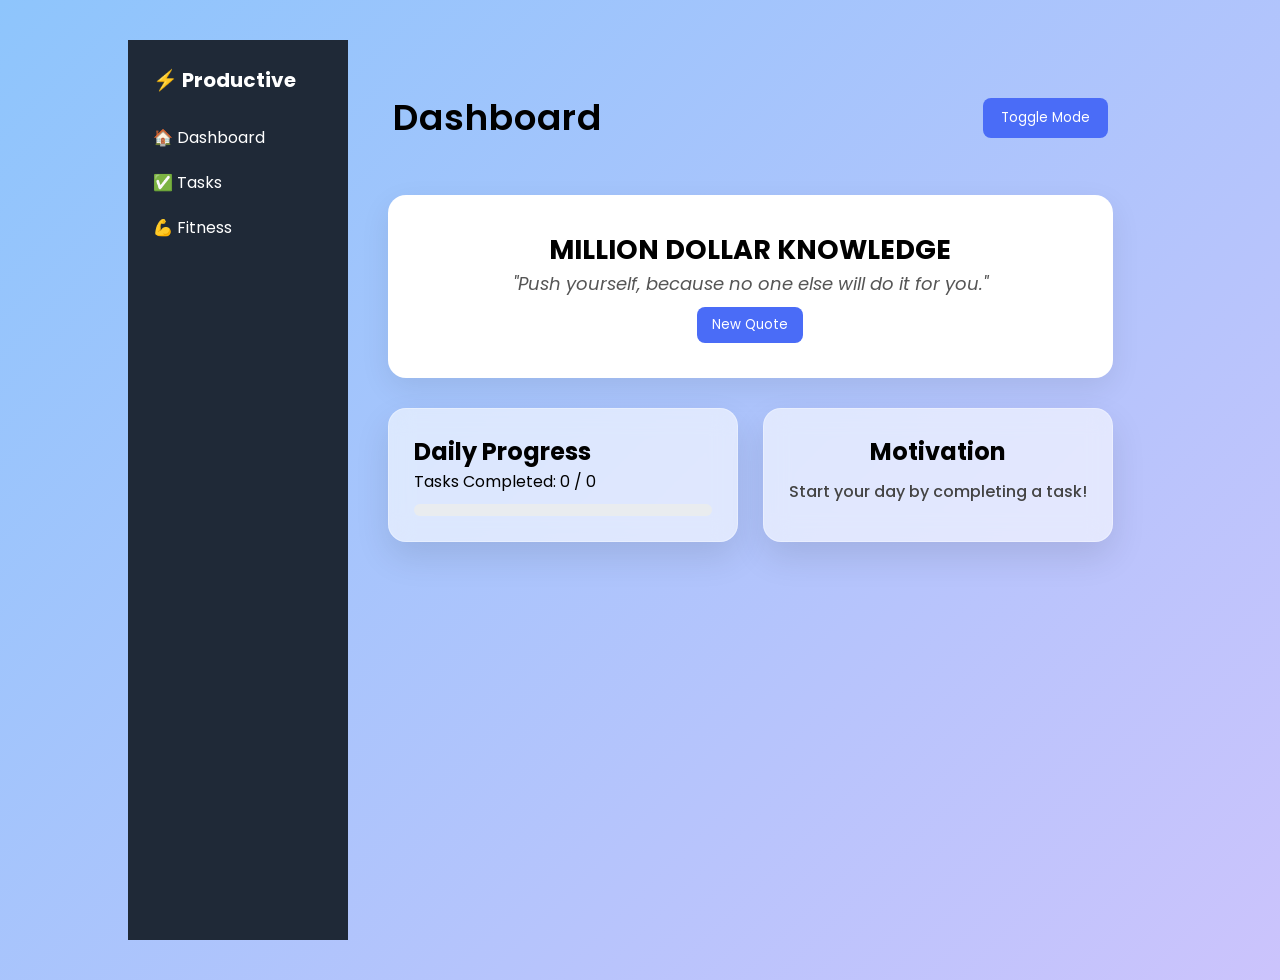
==== index.html @ 105870dd "Add files via upload" ====
<!DOCTYPE html>
<html lang="en">
<head>
<meta charset="UTF-8">
<meta name="viewport" content="width=device-width, initial-scale=1.0">
<title>Productivity Dashboard</title>
<link rel="stylesheet" href="productive.css">
</head>

<body>

<div class="layout">

<!-- Sidebar -->

<div class="sidebar">

<h2 class="logo">⚡ Productive</h2>

<ul>

<li><a href="RUSHIL-PROJECT.HTM">🏠 Dashboard</a></li>

<li><a href="to-do.html">✅ Tasks</a></li>

<li><a href="fitness.html">💪 Fitness</a></li>

</ul>

</div>

<!-- Main Content -->

<div class="main">

<header class="header">

<h1>Dashboard</h1>

<button id="themeToggle">Toggle Mode</button>

</header>

<section class="quote-section">

<h2>MILLION DOLLAR KNOWLEDGE</h2>

<p id="quoteText">
"Push yourself, because no one else will do it for you."
</p>

<button id="newQuoteBtn">New Quote</button>

</section>

<section class="dashboard">

<div class="progress-section">

<h2>Daily Progress</h2>

<p>
Tasks Completed:
<span id="tasksCompleted">0</span> /
<span id="tasksTotal">0</span>
</p>

<div class="progress-bar">
<div id="progressFill"></div>
</div>

</div>

<div class="message-section">

<h2>Motivation</h2>

<p id="motivationalMessage">
Start your day by completing a task!
</p>

</div>

</section>

</div>

</div>

</body>
</html>
---- productive.css ----
@import url('https://fonts.googleapis.com/css2?family=Poppins:wght@300;400;500;600&display=swap');
*{
margin:0;
padding:0;
box-sizing:border-box;
font-family:'Poppins',sans-serif;
}
body{
background: linear-gradient(-45deg,#f5f7fa,#c3cfe2,#e0c3fc,#8ec5fc);
background-size:400% 400%;
animation:gradientMove 12s ease infinite;
min-height:100vh;
display:flex;
justify-content:center;
align-items:flex-start;
padding:40px;
}
.container{
width:1100px;
max-width:95%;
}
.header{
display:flex;
justify-content:space-between;
align-items:center;
margin-bottom:40px;
padding:10px 5px;
}

.header h1{
font-size:36px;
font-weight:600;
letter-spacing:1px;
}
#themeToggle{
padding:10px 18px;
border:none;
border-radius:8px;
background:#4a6cf7;
color:white;
cursor:pointer;
transition:0.3s;
}

#themeToggle:hover{
background:#364fc7;
}
.quote-section{
background:white;
padding:35px;
border-radius:18px;
margin-bottom:30px;
box-shadow:0 10px 30px rgba(0,0,0,0.08);
text-align:center;
font-size:18px;
}
#quoteText{
font-style:italic;
font-size:18px;
color:#555;
margin-bottom:10px;
}

#newQuoteBtn{
padding:8px 15px;
border:none;
border-radius:8px;
background:#4a6cf7;
color:white;
cursor:pointer;
}
.dashboard{
display:grid;
grid-template-columns:repeat(2,1fr);
gap:25px;
margin-top:20px;
}
.todo-section,
.progress-section,
.habit-section,
.message-section{
background:rgba(255,255,255,0.6);
backdrop-filter:blur(12px);
padding:25px;
border-radius:18px;
border:1px solid rgba(255,255,255,0.3);
box-shadow:0 15px 35px rgba(0,0,0,0.1);
transition:0.3s;
}
.task-input{
display:flex;
gap:10px;
margin-bottom:20px;
}

#taskInput{
flex:1;
padding:10px;
border-radius:8px;
border:1px solid #ddd;
}

#addTaskBtn{
padding:10px 15px;
border:none;
background:#4a6cf7;
color:white;
border-radius:8px;
cursor:pointer;
}
#taskList{
list-style:none;
}

#taskList li{
padding:12px;
border-radius:8px;
margin-bottom:10px;
background:#f1f3f5;
display:flex;
align-items:center;
justify-content:space-between;
}
.completed{
background:#d3f9d8;
text-decoration:line-through;
color:#2b8a3e;
}
.progress-bar{
width:100%;
height:12px;
background:#e9ecef;
border-radius:10px;
margin-top:10px;
overflow:hidden;
}

#progressFill{
height:100%;
width:0%;
background:#4a6cf7;
transition:0.4s;
}
#workoutBtn{
margin-top:15px;
padding:10px;
width:100%;
border:none;
border-radius:8px;
background:#ff6b6b;
color:white;
cursor:pointer;
}

#workoutBtn:hover{
background:#fa5252;
}
.message-section{
text-align:center;
}

#motivationalMessage{
font-weight:500;
color:#444;
margin-top:10px;
}
footer{
text-align:center;
margin-top:30px;
color:#666;
font-size:14px;
}
.dark-mode{
background:#121212;
color:white;
}

.dark-mode .todo-section,
.dark-mode .progress-section,
.dark-mode .habit-section,
.dark-mode .message-section,
.dark-mode .quote-section{
background:#1e1e1e;
color:white;
}
.todo-section:hover,
.progress-section:hover,
.habit-section:hover,
.message-section:hover{
transform:translateY(-8px) scale(1.02);
box-shadow:0 20px 40px rgba(0,0,0,0.15);
}
@keyframes gradientMove{
0%{background-position:0% 50%;}
50%{background-position:100% 50%;}
100%{background-position:0% 50%;}
}
.todo-section,
.progress-section,
.habit-section,
.message-section{
transition:all 0.25s ease;
}

.todo-section:hover,
.progress-section:hover,
.habit-section:hover,
.message-section:hover{
transform:translateY(-6px);
box-shadow:0 18px 35px rgba(0,0,0,0.12);
}
.nav-buttons{
display:flex;
gap:10px;
}

.nav-buttons button{
padding:8px 14px;
border:none;
border-radius:8px;
background:#4a6cf7;
color:white;
cursor:pointer;
}

.nav-buttons button:hover{
background:#364fc7;
}
/* Layout */

.layout{
display:flex;
min-height:100vh;
}

/* Sidebar */

.sidebar{
width:220px;
background:#1f2937;
color:white;
padding:25px;
}

.logo{
margin-bottom:30px;
font-size:20px;
}

.sidebar ul{
list-style:none;
}

.sidebar ul li{
margin:20px 0;
}

.sidebar ul li a{
color:white;
text-decoration:none;
font-size:16px;
transition:0.3s;
}

.sidebar ul li a:hover{
color:#60a5fa;
}

/* Main Content */

.main{
flex:1;
padding:40px;
}
#taskList li{
display:flex;
align-items:center;
gap:10px;
padding:12px;
border-radius:8px;
margin-bottom:10px;
background:#f1f3f5;
}

#taskList input{
cursor:pointer;
}
#progressFill{
height:100%;
width:0%;
background:linear-gradient(90deg,#4a6cf7,#7c9cff);
transition:width 0.6s ease;
}
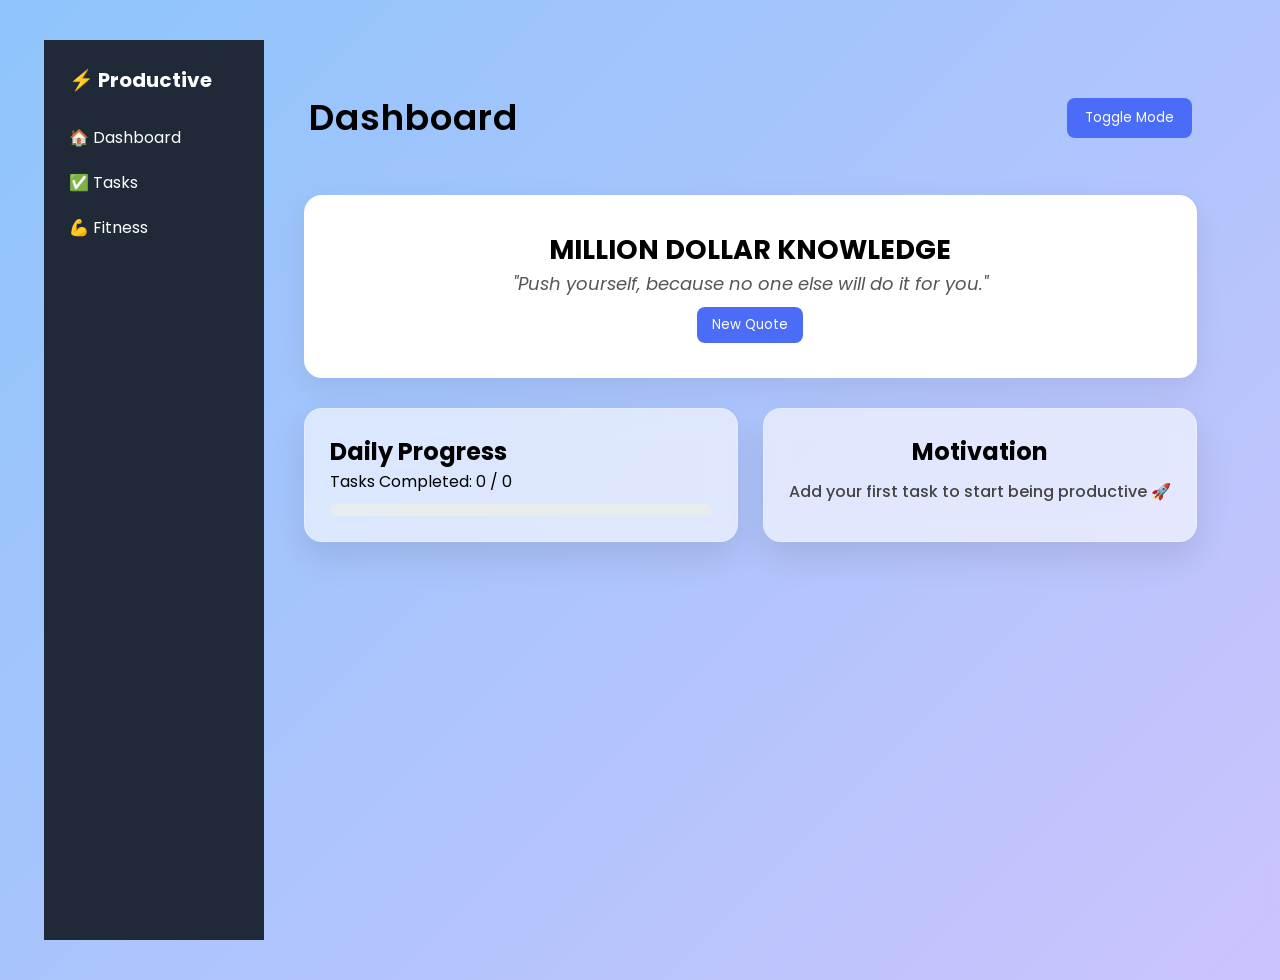
==== commit 50274cdc: "Include dashboard.js script in index.html Added script tag for dashboard.js at the end of the body." ====
--- a/index.html
+++ b/index.html
@@ -19,7 +19,7 @@
 
 <ul>
 
-<li><a href="RUSHIL-PROJECT.HTM">🏠 Dashboard</a></li>
+<li><a href="index.html">🏠 Dashboard</a></li>
 
 <li><a href="to-do.html">✅ Tasks</a></li>
 
@@ -86,6 +86,7 @@
 </div>
 
 </div>
+<script src="dashboard.js"></script>
 
 </body>
-</html>+</html>
